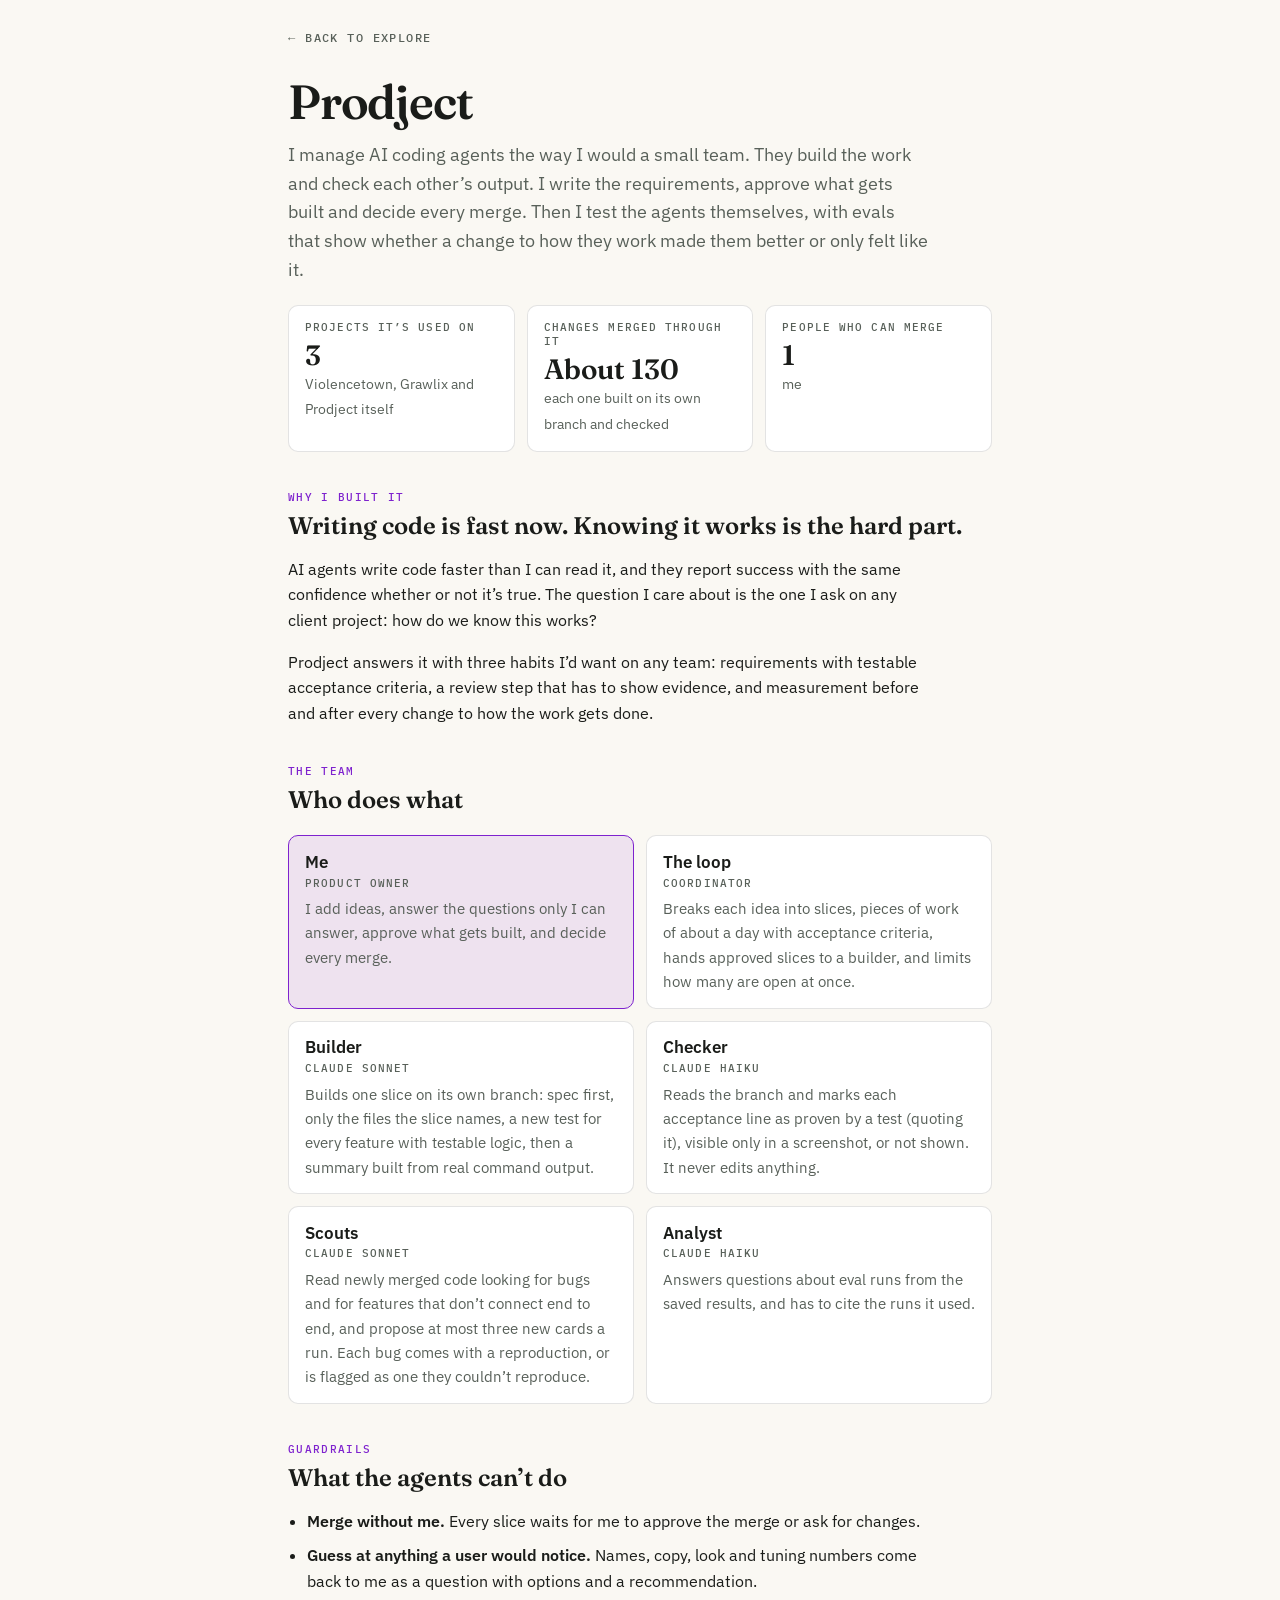
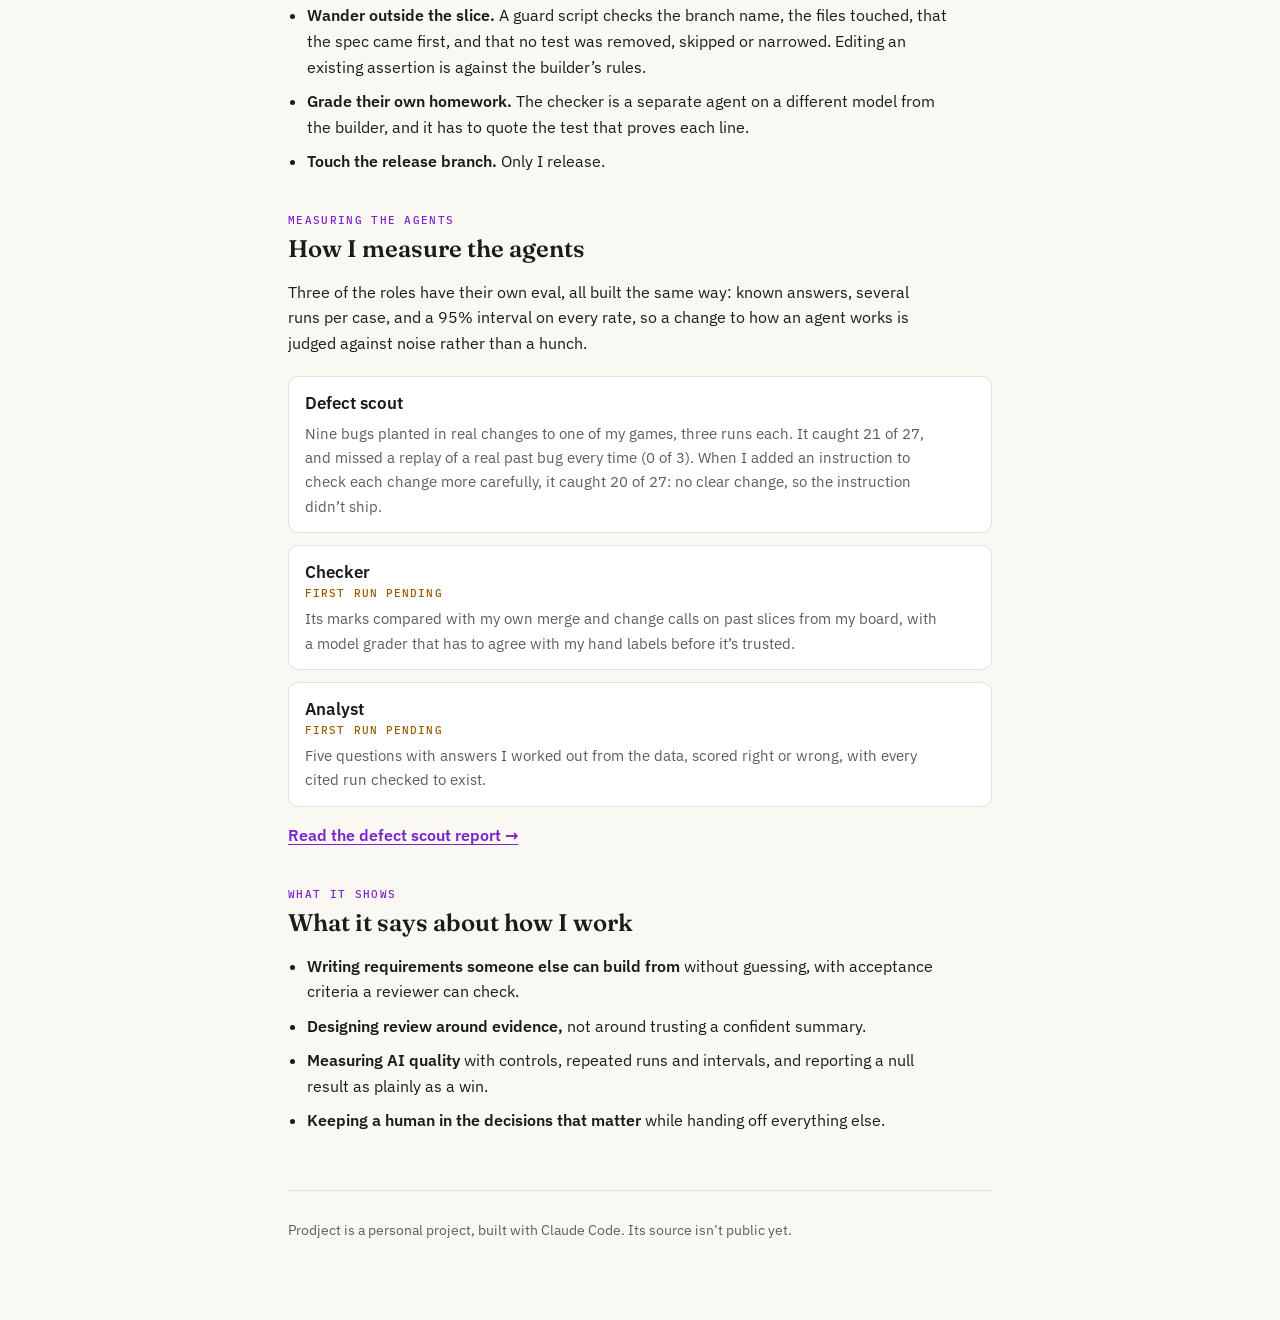
==== prodject/index.html @ a37ddbb4 "Add Prodject: a small-projects card and a /prodject write-up page The card under Small projects & so" ====
<!DOCTYPE html>
<html lang="en">
<head>
  <meta charset="UTF-8">
  <meta name="viewport" content="width=device-width, initial-scale=1.0">
  <title>Prodject &ndash; Caelan Gander</title>
  <meta name="description" content="I manage AI coding agents the way I would a small team: they build the work and check each other, I write the requirements and decide every merge, and evals test whether a change to the agents made them better.">
  <meta name="color-scheme" content="light dark">
  <meta name="theme-color" content="#FAF8F3" media="(prefers-color-scheme: light)">
  <meta name="theme-color" content="#0E1413" media="(prefers-color-scheme: dark)">
  <link rel="icon" href="/favicon.ico?v=2" sizes="32x32">
  <link rel="icon" href="/favicon.svg?v=2" type="image/svg+xml">
  <link rel="apple-touch-icon" href="/apple-touch-icon.png?v=2">
  <link rel="canonical" href="https://caelangander.com/prodject/">
  <meta property="og:type" content="article">
  <meta property="og:title" content="Prodject &ndash; Caelan Gander">
  <meta property="og:description" content="How I manage AI coding agents like a small team, and how I measure whether they are any good.">
  <meta property="og:url" content="https://caelangander.com/prodject/">
  <meta property="og:image" content="https://caelangander.com/og-image.png?v=5">
  <meta property="og:image:width" content="1200">
  <meta property="og:image:height" content="630">
  <meta property="og:image:alt" content="Caelan Gander">
  <meta name="twitter:card" content="summary_large_image">
  <meta name="twitter:title" content="Prodject &ndash; Caelan Gander">
  <meta name="twitter:description" content="How I manage AI coding agents like a small team, and how I measure whether they are any good.">
  <link rel="stylesheet" href="/prodject/prodject.css?v=3">
</head>
<body>
<main>
  <a class="back" href="/explore"><span aria-hidden="true">&larr; </span>Back to Explore</a>

  <h1>Prodject</h1>
  <p class="lede">I manage AI coding agents the way I would a small team. They build the work and check each other&rsquo;s output. I write the requirements, approve what gets built and decide every merge. Then I test the agents themselves, with evals that show whether a change to how they work made them better or only felt like it.</p>
  <dl class="stats">
    <div><dt>Projects it&rsquo;s used on</dt><dd><b>3</b><span>Violencetown, Grawlix and Prodject itself</span></dd></div>
    <div><dt>Changes merged through it</dt><dd><b>About 130</b><span>each one built on its own branch and checked</span></dd></div>
    <div><dt>People who can merge</dt><dd><b>1</b><span>me</span></dd></div>
  </dl>

  <p class="label">Why I built it</p>
  <h2>Writing code is fast now. Knowing it works is the hard part.</h2>
  <p>AI agents write code faster than I can read it, and they report success with the same confidence whether or not it&rsquo;s true. The question I care about is the one I ask on any client project: how do we know this works?</p>
  <p>Prodject answers it with three habits I&rsquo;d want on any team: requirements with testable acceptance criteria, a review step that has to show evidence, and measurement before and after every change to how the work gets done.</p>

  <p class="label">The team</p>
  <h2>Who does what</h2>
  <ul class="team">
    <li class="me">
      <h3>Me <span>product owner</span></h3>
      <p>I add ideas, answer the questions only I can answer, approve what gets built, and decide every merge.</p>
    </li>
    <li>
      <h3>The loop <span>coordinator</span></h3>
      <p>Breaks each idea into slices, pieces of work of about a day with acceptance criteria, hands approved slices to a builder, and limits how many are open at once.</p>
    </li>
    <li>
      <h3>Builder <span>Claude Sonnet</span></h3>
      <p>Builds one slice on its own branch: spec first, only the files the slice names, a new test for every feature with testable logic, then a summary built from real command output.</p>
    </li>
    <li>
      <h3>Checker <span>Claude Haiku</span></h3>
      <p>Reads the branch and marks each acceptance line as proven by a test (quoting it), visible only in a screenshot, or not shown. It never edits anything.</p>
    </li>
    <li>
      <h3>Scouts <span>Claude Sonnet</span></h3>
      <p>Read newly merged code looking for bugs and for features that don&rsquo;t connect end to end, and propose at most three new cards a run. Each bug comes with a reproduction, or is flagged as one they couldn&rsquo;t reproduce.</p>
    </li>
    <li>
      <h3>Analyst <span>Claude Haiku</span></h3>
      <p>Answers questions about eval runs from the saved results, and has to cite the runs it used.</p>
    </li>
  </ul>

  <p class="label">Guardrails</p>
  <h2>What the agents can&rsquo;t do</h2>
  <ul class="rules">
    <li><b>Merge without me.</b> Every slice waits for me to approve the merge or ask for changes.</li>
    <li><b>Guess at anything a user would notice.</b> Names, copy, look and tuning numbers come back to me as a question with options and a recommendation.</li>
    <li><b>Wander outside the slice.</b> A guard script checks the branch name, the files touched, that the spec came first, and that no test was removed, skipped or narrowed. Editing an existing assertion is against the builder&rsquo;s rules.</li>
    <li><b>Grade their own homework.</b> The checker is a separate agent on a different model from the builder, and it has to quote the test that proves each line.</li>
    <li><b>Touch the release branch.</b> Only I release.</li>
  </ul>

  <p class="label">Measuring the agents</p>
  <h2>How I measure the agents</h2>
  <p>Three of the roles have their own eval, all built the same way: known answers, several runs per case, and a 95% interval on every rate, so a change to how an agent works is judged against noise rather than a hunch.</p>
  <ul class="evals">
    <li><h3>Defect scout</h3><p>Nine bugs planted in real changes to one of my games, three runs each. It caught 21 of 27, and missed a replay of a real past bug every time (0 of 3). When I added an instruction to check each change more carefully, it caught 20 of 27: no clear change, so the instruction didn&rsquo;t ship.</p></li>
    <li><h3>Checker <span class="status">first run pending</span></h3><p>Its marks compared with my own merge and change calls on past slices from my board, with a model grader that has to agree with my hand labels before it&rsquo;s trusted.</p></li>
    <li><h3>Analyst <span class="status">first run pending</span></h3><p>Five questions with answers I worked out from the data, scored right or wrong, with every cited run checked to exist.</p></li>
  </ul>
  <a class="go" href="/prodject/report.html">Read the defect scout report<span aria-hidden="true"> &rarr;</span></a>

  <p class="label">What it shows</p>
  <h2>What it says about how I work</h2>
  <ul class="rules">
    <li><b>Writing requirements someone else can build from</b> without guessing, with acceptance criteria a reviewer can check.</li>
    <li><b>Designing review around evidence,</b> not around trusting a confident summary.</li>
    <li><b>Measuring AI quality</b> with controls, repeated runs and intervals, and reporting a null result as plainly as a win.</li>
    <li><b>Keeping a human in the decisions that matter</b> while handing off everything else.</li>
  </ul>

  <footer>
    <p>Prodject is a personal project, built with Claude Code. Its source isn&rsquo;t public yet.</p>
  </footer>
</main>
</body>
</html>
---- prodject/prodject.css ----
/* prodject.css: the /prodject pages. Same fonts and colour tokens as the main site, no script. */
@font-face { font-family: 'Fraunces'; font-style: normal; font-weight: 600; font-display: swap; src: url('/assets/fonts/fraunces-600-latin.woff2') format('woff2'); }
@font-face { font-family: 'IBM Plex Sans'; font-style: normal; font-weight: 400 700; font-display: swap; src: url('/assets/fonts/ibm-plex-sans-latin.woff2') format('woff2'); }
@font-face { font-family: 'IBM Plex Mono'; font-style: normal; font-weight: 400; font-display: swap; src: url('/assets/fonts/ibm-plex-mono-400-latin.woff2') format('woff2'); }
@font-face { font-family: 'IBM Plex Mono'; font-style: normal; font-weight: 500; font-display: swap; src: url('/assets/fonts/ibm-plex-mono-500-latin.woff2') format('woff2'); }

:root {
  --bg: #FAF8F3; --surface: #FFFFFF; --surface-2: #F1EDE4;
  --text: #1A1C19; --muted: #586059; --hairline: rgba(26, 28, 25, 0.12);
  --accent: #7E22CE; --accent-soft: rgba(126, 34, 206, 0.10); --go: #15803D; --warn: #9a5b00;
  --display: 'Fraunces', Georgia, serif;
  --sans: 'IBM Plex Sans', system-ui, -apple-system, sans-serif;
  --mono: 'IBM Plex Mono', ui-monospace, Menlo, monospace;
  color-scheme: light dark;
}
@media (prefers-color-scheme: dark) {
  :root {
    --bg: #0E1413; --surface: #161E1B; --surface-2: #1E2723;
    --text: #ECEAE3; --muted: #9AA39C; --hairline: rgba(255, 255, 255, 0.10);
    --accent: #C084FC; --accent-soft: rgba(192, 132, 252, 0.14); --go: #4ADE80; --warn: #e0a040;
  }
}

* { box-sizing: border-box; }
html { -webkit-text-size-adjust: 100%; }
body { margin: 0; background: var(--bg); color: var(--text); font: 1rem/1.6 var(--sans); }
main { max-width: 46rem; margin: 0 auto; padding: 1.5rem 1rem 4rem; }
a { color: var(--accent); text-underline-offset: 0.18em; }
a:focus-visible { outline: 2px solid var(--accent); outline-offset: 3px; border-radius: 2px; }

.back { display: inline-block; font: 500 0.75rem/1 var(--mono); letter-spacing: 0.12em; text-transform: uppercase; color: var(--muted); text-decoration: none; padding: 0.5rem 0; }
.back:hover { color: var(--accent); }

h1 { font: 600 clamp(2.25rem, 7vw, 3rem)/1.1 var(--display); letter-spacing: -0.025em; margin: 1.5rem 0 0.75rem; }
h2 { font: 600 1.5rem/1.25 var(--display); margin: 3rem 0 0.75rem; }
h3 { font: 600 1.05rem/1.35 var(--sans); margin: 0; }
.lede { font-size: 1.125rem; color: var(--muted); margin: 0 0 1rem; max-width: 40rem; }
.label { font: 500 0.6875rem/1 var(--mono); letter-spacing: 0.12em; text-transform: uppercase; color: var(--accent); margin: 2.5rem 0 0; }
.label + h2 { margin-top: 0.5rem; }
p, li { max-width: 40rem; }
code { font: 0.9em var(--mono); background: var(--surface-2); padding: 0.1em 0.35em; border-radius: 4px; overflow-wrap: anywhere; }

/* How it works: four numbered steps */
.steps { list-style: none; padding: 0; margin: 1.25rem 0 0; display: grid; gap: 0.75rem; counter-reset: step; }
.steps li { counter-increment: step; position: relative; background: var(--surface); border: 1px solid var(--hairline); border-radius: 10px; padding: 1rem 1.1rem 1rem 3.4rem; max-width: none; }
.steps li::before { content: counter(step); position: absolute; left: 1rem; top: 0.95rem; width: 1.6rem; height: 1.6rem; border-radius: 50%; background: var(--accent-soft); color: var(--accent); font: 500 0.85rem/1.6rem var(--mono); text-align: center; }
.steps p { margin: 0.25rem 0 0; color: var(--muted); }

/* One slice: a timeline */
.timeline { list-style: none; padding: 0; margin: 1.25rem 0 0; border-left: 2px solid var(--hairline); }
.timeline li { position: relative; padding: 0 0 1.1rem 1.25rem; max-width: none; }
.timeline li::before { content: ""; position: absolute; left: -7px; top: 0.45rem; width: 12px; height: 12px; border-radius: 50%; background: var(--bg); border: 2px solid var(--accent); }
.timeline li.mine::before { background: var(--accent); }
.timeline time { display: block; font: 500 0.75rem/1.4 var(--mono); letter-spacing: 0.06em; color: var(--muted); }
.timeline p { margin: 0.15rem 0 0; }
.timeline + h3 { margin-top: 1.75rem; }
.who { font: 500 0.6875rem/1 var(--mono); letter-spacing: 0.1em; text-transform: uppercase; color: var(--muted); }

/* The checker's marks */
.marks { list-style: none; padding: 0; margin: 1rem 0 0; display: grid; gap: 0.6rem; }
.marks li { background: var(--surface); border: 1px solid var(--hairline); border-radius: 10px; padding: 0.85rem 1rem; max-width: none; }
.mark { display: inline-block; font: 500 0.6875rem/1 var(--mono); letter-spacing: 0.1em; color: var(--go); border: 1px solid currentColor; border-radius: 4px; padding: 0.3rem 0.45rem; margin-right: 0.5rem; vertical-align: 0.1em; }
.marks .quote { display: block; margin-top: 0.45rem; font: 0.8rem/1.5 var(--mono); color: var(--muted); overflow-wrap: anywhere; }

.callout { border-left: 4px solid var(--accent); background: var(--surface); padding: 0.85rem 1rem; border-radius: 0 10px 10px 0; margin: 1.25rem 0 0; }
.callout p { margin: 0; }

.stats { display: grid; grid-template-columns: repeat(3, 1fr); gap: 0.75rem; margin: 1.25rem 0 0; }
.stats div { background: var(--surface); border: 1px solid var(--hairline); border-radius: 10px; padding: 0.9rem 1rem; }
.stats dt { font: 500 0.6875rem/1.3 var(--mono); letter-spacing: 0.1em; text-transform: uppercase; color: var(--muted); }
.stats dd { margin: 0.35rem 0 0; }
.stats b { display: block; font: 600 1.75rem/1.1 var(--display); }
.stats span { font-size: 0.85rem; color: var(--muted); }
@media (max-width: 34rem) { .stats { grid-template-columns: 1fr; } }

/* The team, the rules, the evals */
.team { list-style: none; padding: 0; margin: 1.25rem 0 0; display: grid; grid-template-columns: repeat(2, minmax(0, 1fr)); gap: 0.75rem; }
.team li, .evals li { background: var(--surface); border: 1px solid var(--hairline); border-radius: 10px; padding: 0.9rem 1rem; max-width: none; }
.team li.me { border-color: var(--accent); background: var(--accent-soft); }
.team h3 span, .evals h3 span { display: block; margin-top: 0.2rem; font: 500 0.6875rem/1.2 var(--mono); letter-spacing: 0.1em; text-transform: uppercase; color: var(--muted); }
.evals h3 span.status { color: var(--warn); }
.team p, .evals p { margin: 0.4rem 0 0; color: var(--muted); font-size: 0.95rem; }
@media (max-width: 34rem) { .team { grid-template-columns: 1fr; } }
.rules { padding-left: 1.2rem; margin: 1rem 0 0; }
.rules li { margin: 0 0 0.55rem; }
.rules b { font-weight: 600; }
.evals { list-style: none; padding: 0; margin: 1.25rem 0 0; display: grid; gap: 0.75rem; }

.go { display: inline-block; margin-top: 1rem; font-weight: 600; }
@media (forced-colors: active) {
  .team li.me { border-width: 3px; }
  .label, .mark, .evals h3 span.status { forced-color-adjust: auto; }
}
footer { margin-top: 3.5rem; padding-top: 1rem; border-top: 1px solid var(--hairline); font-size: 0.85rem; color: var(--muted); }
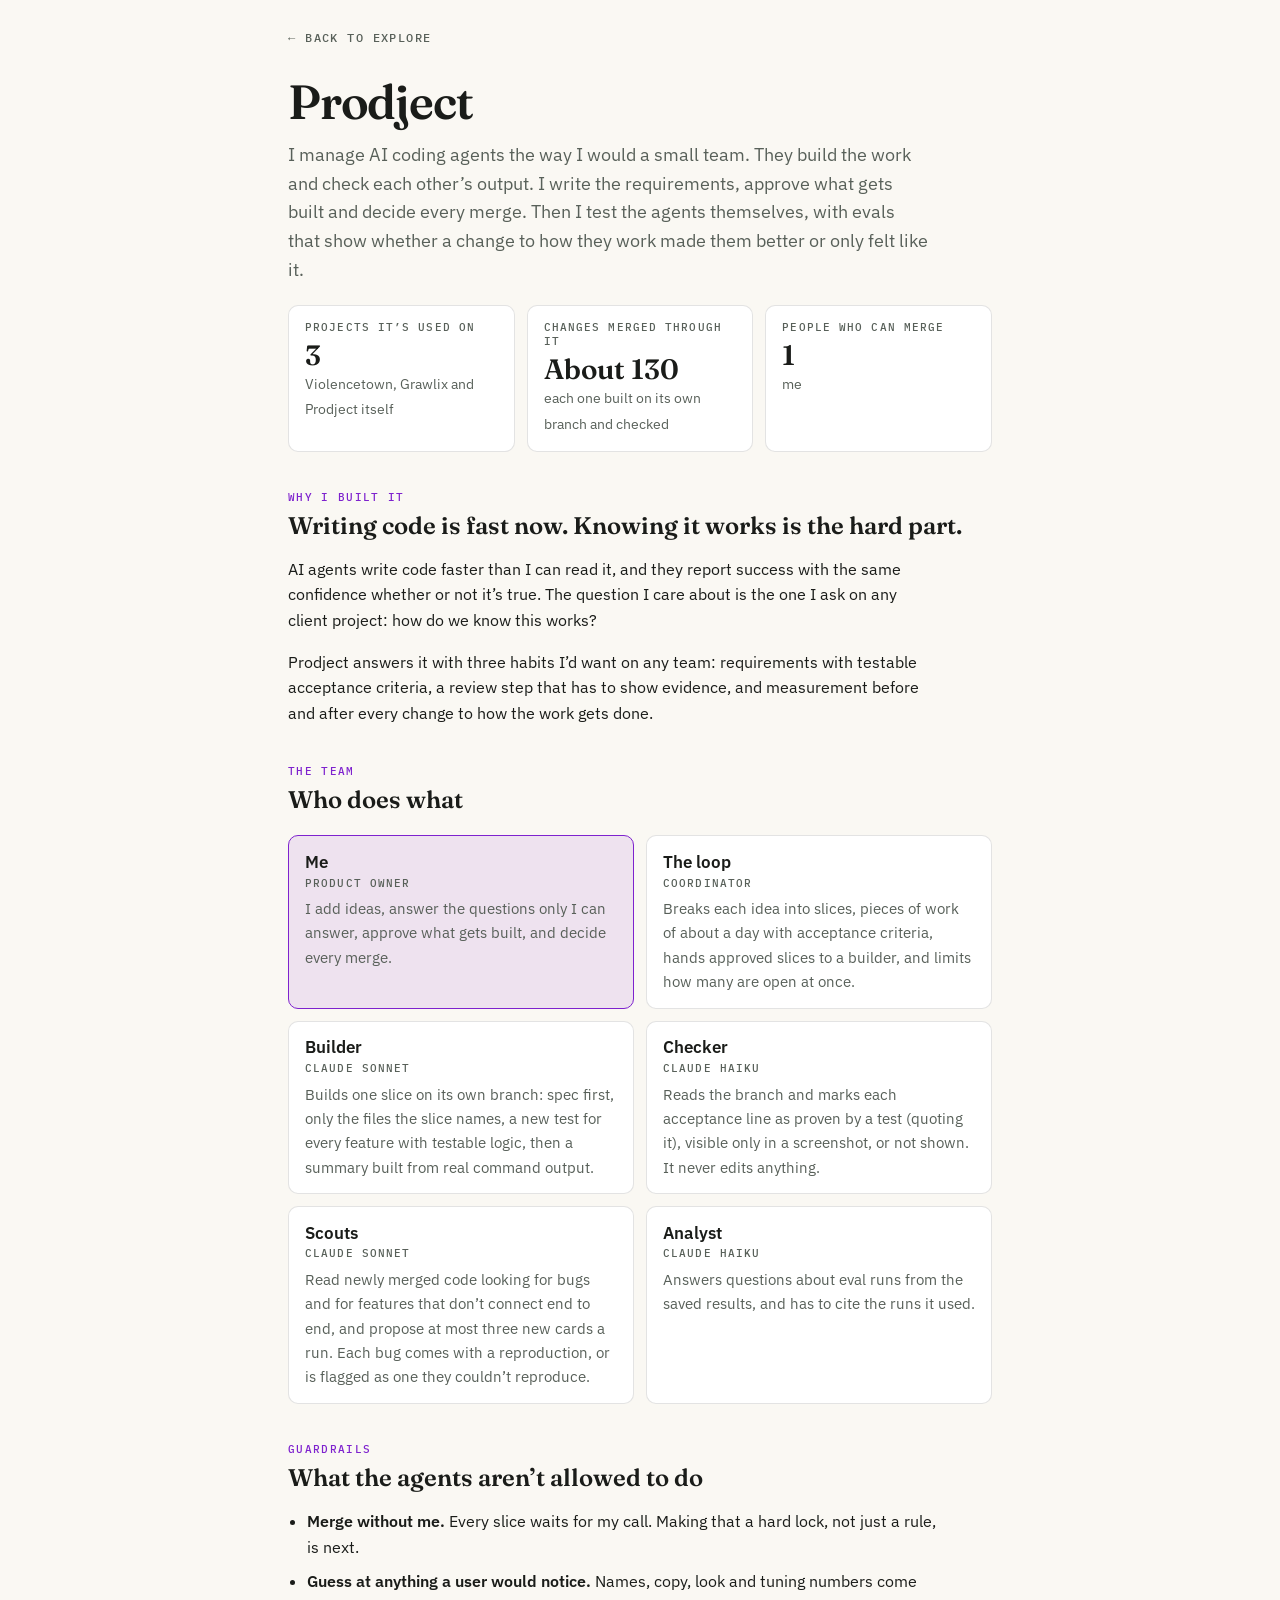
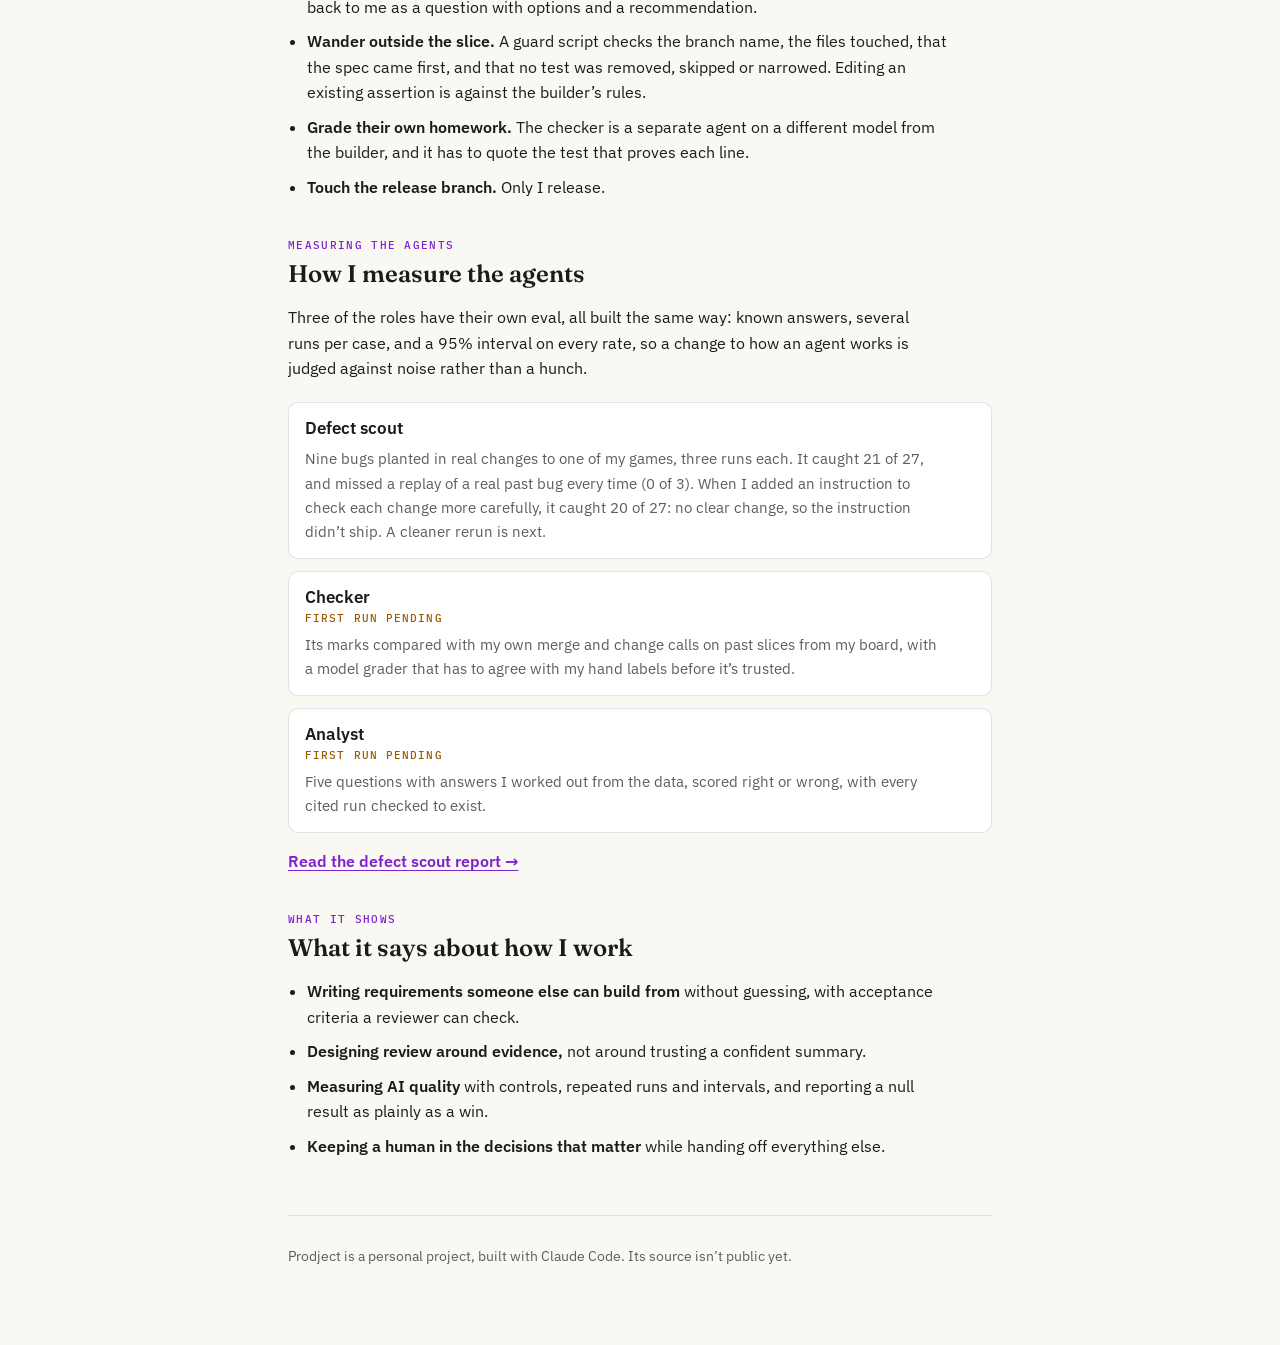
==== commit 07e94d89: "Correct the Prodject pages after an outside audit The report no longer says both sides ran in the sa" ====
--- a/prodject/index.html
+++ b/prodject/index.html
@@ -72,9 +72,9 @@
   </ul>
 
   <p class="label">Guardrails</p>
-  <h2>What the agents can&rsquo;t do</h2>
+  <h2>What the agents aren&rsquo;t allowed to do</h2>
   <ul class="rules">
-    <li><b>Merge without me.</b> Every slice waits for me to approve the merge or ask for changes.</li>
+    <li><b>Merge without me.</b> Every slice waits for my call. Making that a hard lock, not just a rule, is next.</li>
     <li><b>Guess at anything a user would notice.</b> Names, copy, look and tuning numbers come back to me as a question with options and a recommendation.</li>
     <li><b>Wander outside the slice.</b> A guard script checks the branch name, the files touched, that the spec came first, and that no test was removed, skipped or narrowed. Editing an existing assertion is against the builder&rsquo;s rules.</li>
     <li><b>Grade their own homework.</b> The checker is a separate agent on a different model from the builder, and it has to quote the test that proves each line.</li>
@@ -85,7 +85,7 @@
   <h2>How I measure the agents</h2>
   <p>Three of the roles have their own eval, all built the same way: known answers, several runs per case, and a 95% interval on every rate, so a change to how an agent works is judged against noise rather than a hunch.</p>
   <ul class="evals">
-    <li><h3>Defect scout</h3><p>Nine bugs planted in real changes to one of my games, three runs each. It caught 21 of 27, and missed a replay of a real past bug every time (0 of 3). When I added an instruction to check each change more carefully, it caught 20 of 27: no clear change, so the instruction didn&rsquo;t ship.</p></li>
+    <li><h3>Defect scout</h3><p>Nine bugs planted in real changes to one of my games, three runs each. It caught 21 of 27, and missed a replay of a real past bug every time (0 of 3). When I added an instruction to check each change more carefully, it caught 20 of 27: no clear change, so the instruction didn&rsquo;t ship. A cleaner rerun is next.</p></li>
     <li><h3>Checker <span class="status">first run pending</span></h3><p>Its marks compared with my own merge and change calls on past slices from my board, with a model grader that has to agree with my hand labels before it&rsquo;s trusted.</p></li>
     <li><h3>Analyst <span class="status">first run pending</span></h3><p>Five questions with answers I worked out from the data, scored right or wrong, with every cited run checked to exist.</p></li>
   </ul>
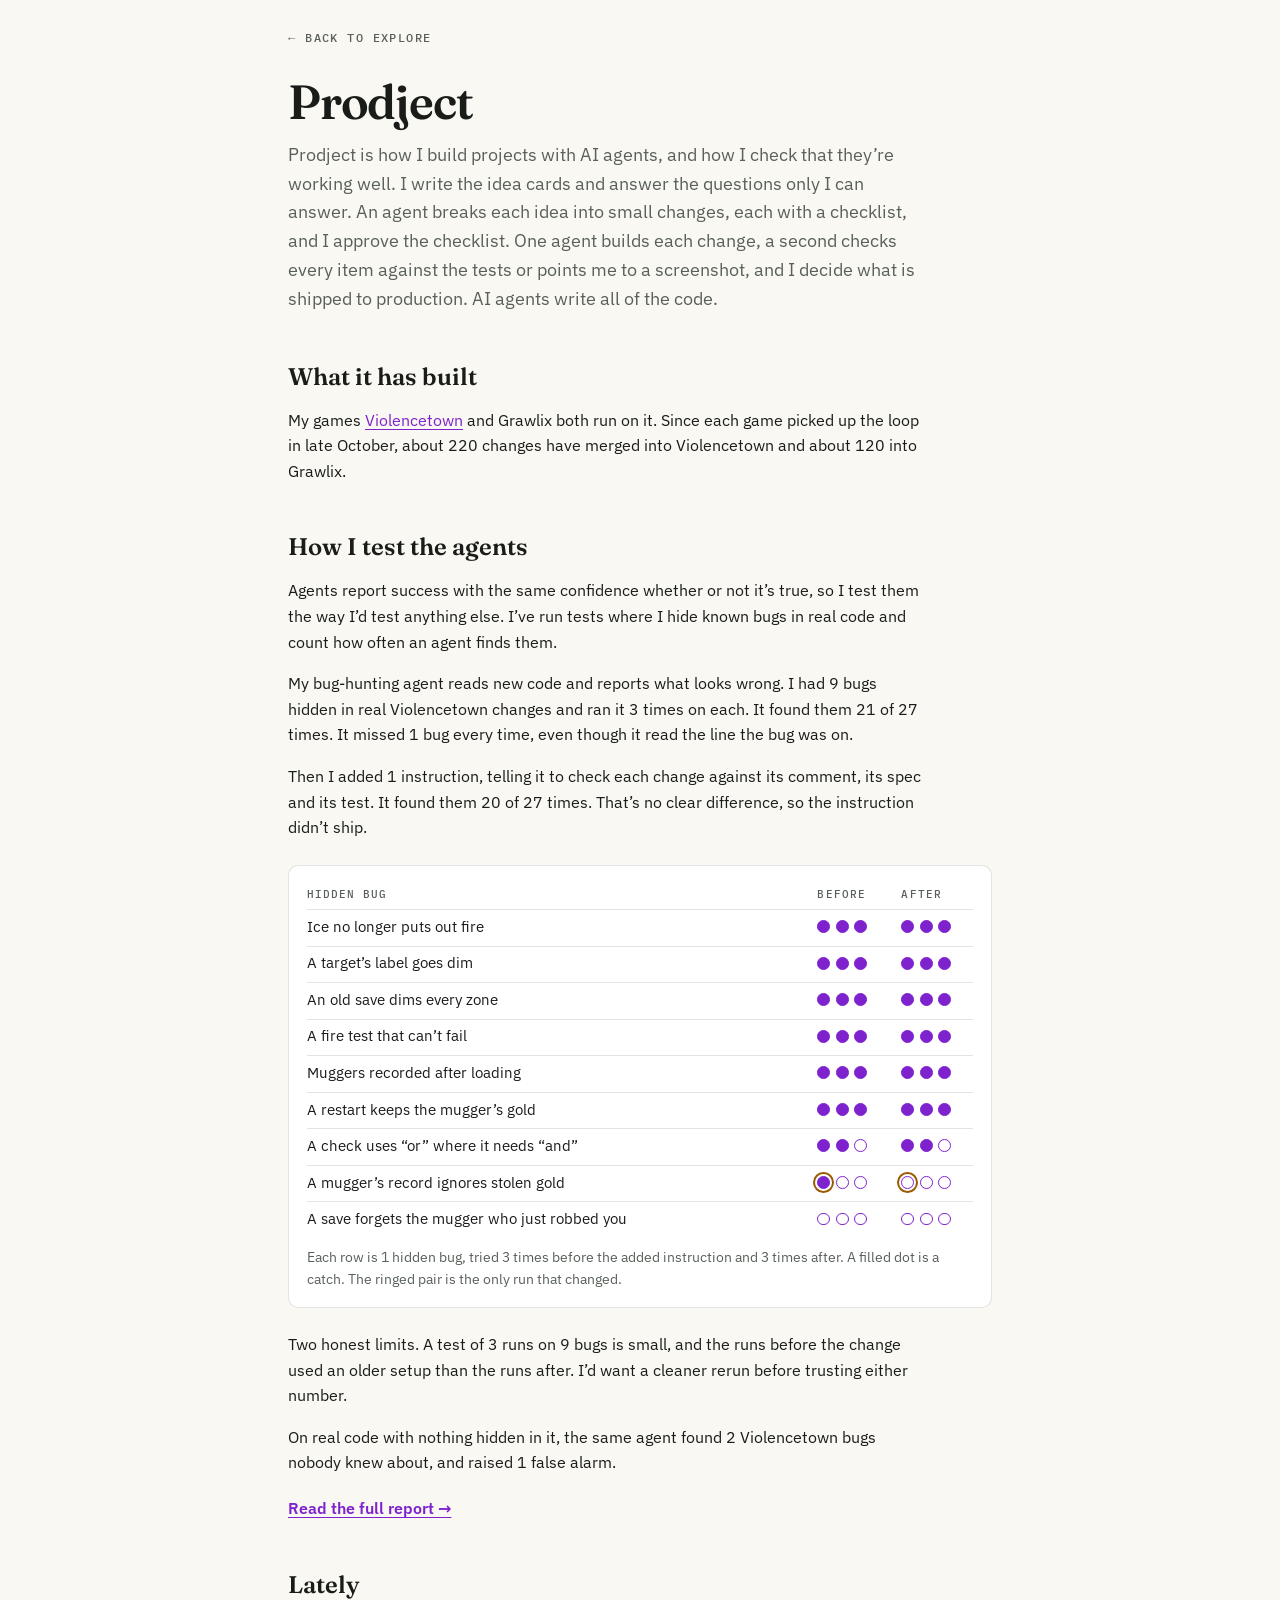
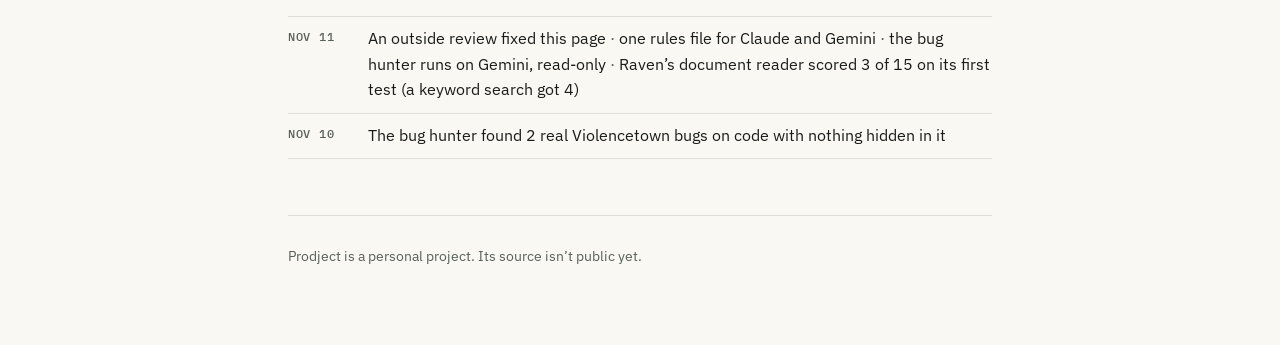
==== commit 49ed782d: "Prodject page: how I test the agents, and what's new Rebuilt from the reviewed copy: a plain opening" ====
--- a/prodject/index.html
+++ b/prodject/index.html
@@ -4,7 +4,7 @@
   <meta charset="UTF-8">
   <meta name="viewport" content="width=device-width, initial-scale=1.0">
   <title>Prodject &ndash; Caelan Gander</title>
-  <meta name="description" content="I manage AI coding agents the way I would a small team: they build the work and check each other, I write the requirements and decide every merge, and evals test whether a change to the agents made them better.">
+  <meta name="description" content="How I build projects with AI agents, and how I check that they&rsquo;re working well.">
   <meta name="color-scheme" content="light dark">
   <meta name="theme-color" content="#FAF8F3" media="(prefers-color-scheme: light)">
   <meta name="theme-color" content="#0E1413" media="(prefers-color-scheme: dark)">
@@ -14,7 +14,7 @@
   <link rel="canonical" href="https://caelangander.com/prodject/">
   <meta property="og:type" content="article">
   <meta property="og:title" content="Prodject &ndash; Caelan Gander">
-  <meta property="og:description" content="How I manage AI coding agents like a small team, and how I measure whether they are any good.">
+  <meta property="og:description" content="How I build projects with AI agents, and how I check that they&rsquo;re working well.">
   <meta property="og:url" content="https://caelangander.com/prodject/">
   <meta property="og:image" content="https://caelangander.com/og-image.png?v=5">
   <meta property="og:image:width" content="1200">
@@ -22,86 +22,52 @@
   <meta property="og:image:alt" content="Caelan Gander">
   <meta name="twitter:card" content="summary_large_image">
   <meta name="twitter:title" content="Prodject &ndash; Caelan Gander">
-  <meta name="twitter:description" content="How I manage AI coding agents like a small team, and how I measure whether they are any good.">
-  <link rel="stylesheet" href="/prodject/prodject.css?v=3">
+  <meta name="twitter:description" content="How I build projects with AI agents, and how I check that they&rsquo;re working well.">
+  <link rel="stylesheet" href="/prodject/prodject.css?v=5">
 </head>
 <body>
 <main>
   <a class="back" href="/explore"><span aria-hidden="true">&larr; </span>Back to Explore</a>
 
   <h1>Prodject</h1>
-  <p class="lede">I manage AI coding agents the way I would a small team. They build the work and check each other&rsquo;s output. I write the requirements, approve what gets built and decide every merge. Then I test the agents themselves, with evals that show whether a change to how they work made them better or only felt like it.</p>
-  <dl class="stats">
-    <div><dt>Projects it&rsquo;s used on</dt><dd><b>3</b><span>Violencetown, Grawlix and Prodject itself</span></dd></div>
-    <div><dt>Changes merged through it</dt><dd><b>About 130</b><span>each one built on its own branch and checked</span></dd></div>
-    <div><dt>People who can merge</dt><dd><b>1</b><span>me</span></dd></div>
-  </dl>
+  <p class="lede">Prodject is how I build projects with AI agents, and how I check that they&rsquo;re working well. I write the idea cards and answer the questions only I can answer. An agent breaks each idea into small changes, each with a checklist, and I approve the checklist. One agent builds each change, a second checks every item against the tests or points me to a screenshot, and I decide what is shipped to production. AI agents write all of the code.</p>
 
-  <p class="label">Why I built it</p>
-  <h2>Writing code is fast now. Knowing it works is the hard part.</h2>
-  <p>AI agents write code faster than I can read it, and they report success with the same confidence whether or not it&rsquo;s true. The question I care about is the one I ask on any client project: how do we know this works?</p>
-  <p>Prodject answers it with three habits I&rsquo;d want on any team: requirements with testable acceptance criteria, a review step that has to show evidence, and measurement before and after every change to how the work gets done.</p>
+  <h2>What it has built</h2>
+  <p>My games <a href="https://violencetown.russelldangerr.com/" target="_blank" rel="noopener">Violencetown</a> and Grawlix both run on it. Since each game picked up the loop in late October, about 220 changes have merged into Violencetown and about 120 into Grawlix.</p>
 
-  <p class="label">The team</p>
-  <h2>Who does what</h2>
-  <ul class="team">
-    <li class="me">
-      <h3>Me <span>product owner</span></h3>
-      <p>I add ideas, answer the questions only I can answer, approve what gets built, and decide every merge.</p>
-    </li>
-    <li>
-      <h3>The loop <span>coordinator</span></h3>
-      <p>Breaks each idea into slices, pieces of work of about a day with acceptance criteria, hands approved slices to a builder, and limits how many are open at once.</p>
-    </li>
-    <li>
-      <h3>Builder <span>Claude Sonnet</span></h3>
-      <p>Builds one slice on its own branch: spec first, only the files the slice names, a new test for every feature with testable logic, then a summary built from real command output.</p>
-    </li>
-    <li>
-      <h3>Checker <span>Claude Haiku</span></h3>
-      <p>Reads the branch and marks each acceptance line as proven by a test (quoting it), visible only in a screenshot, or not shown. It never edits anything.</p>
-    </li>
-    <li>
-      <h3>Scouts <span>Claude Sonnet</span></h3>
-      <p>Read newly merged code looking for bugs and for features that don&rsquo;t connect end to end, and propose at most three new cards a run. Each bug comes with a reproduction, or is flagged as one they couldn&rsquo;t reproduce.</p>
-    </li>
-    <li>
-      <h3>Analyst <span>Claude Haiku</span></h3>
-      <p>Answers questions about eval runs from the saved results, and has to cite the runs it used.</p>
-    </li>
-  </ul>
+  <h2>How I test the agents</h2>
+  <p>Agents report success with the same confidence whether or not it&rsquo;s true, so I test them the way I&rsquo;d test anything else. I&rsquo;ve run tests where I hide known bugs in real code and count how often an agent finds them.</p>
+  <p>My bug-hunting agent reads new code and reports what looks wrong. I had 9 bugs hidden in real Violencetown changes and ran it 3 times on each. It found them 21 of 27 times. It missed 1 bug every time, even though it read the line the bug was on.</p>
+  <p>Then I added 1 instruction, telling it to check each change against its comment, its spec and its test. It found them 20 of 27 times. That&rsquo;s no clear difference, so the instruction didn&rsquo;t ship.</p>
 
-  <p class="label">Guardrails</p>
-  <h2>What the agents aren&rsquo;t allowed to do</h2>
-  <ul class="rules">
-    <li><b>Merge without me.</b> Every slice waits for my call. Making that a hard lock, not just a rule, is next.</li>
-    <li><b>Guess at anything a user would notice.</b> Names, copy, look and tuning numbers come back to me as a question with options and a recommendation.</li>
-    <li><b>Wander outside the slice.</b> A guard script checks the branch name, the files touched, that the spec came first, and that no test was removed, skipped or narrowed. Editing an existing assertion is against the builder&rsquo;s rules.</li>
-    <li><b>Grade their own homework.</b> The checker is a separate agent on a different model from the builder, and it has to quote the test that proves each line.</li>
-    <li><b>Touch the release branch.</b> Only I release.</li>
-  </ul>
+  <figure class="bugs">
+    <div class="bugs-grid" role="table" aria-label="The 9 hidden bugs, each tried 3 times before and 3 times after the added instruction">
+      <div class="bugs-row bugs-head" role="row"><span role="columnheader">Hidden bug</span><span role="columnheader">Before</span><span role="columnheader">After</span></div>
+      <div class="bugs-row" role="row"><span role="rowheader">Ice no longer puts out fire</span><span class="tries" role="cell" aria-label="3 of 3"><i class="hit"></i><i class="hit"></i><i class="hit"></i></span><span class="tries" role="cell" aria-label="3 of 3"><i class="hit"></i><i class="hit"></i><i class="hit"></i></span></div>
+      <div class="bugs-row" role="row"><span role="rowheader">A target&rsquo;s label goes dim</span><span class="tries" role="cell" aria-label="3 of 3"><i class="hit"></i><i class="hit"></i><i class="hit"></i></span><span class="tries" role="cell" aria-label="3 of 3"><i class="hit"></i><i class="hit"></i><i class="hit"></i></span></div>
+      <div class="bugs-row" role="row"><span role="rowheader">An old save dims every zone</span><span class="tries" role="cell" aria-label="3 of 3"><i class="hit"></i><i class="hit"></i><i class="hit"></i></span><span class="tries" role="cell" aria-label="3 of 3"><i class="hit"></i><i class="hit"></i><i class="hit"></i></span></div>
+      <div class="bugs-row" role="row"><span role="rowheader">A fire test that can&rsquo;t fail</span><span class="tries" role="cell" aria-label="3 of 3"><i class="hit"></i><i class="hit"></i><i class="hit"></i></span><span class="tries" role="cell" aria-label="3 of 3"><i class="hit"></i><i class="hit"></i><i class="hit"></i></span></div>
+      <div class="bugs-row" role="row"><span role="rowheader">Muggers recorded after loading</span><span class="tries" role="cell" aria-label="3 of 3"><i class="hit"></i><i class="hit"></i><i class="hit"></i></span><span class="tries" role="cell" aria-label="3 of 3"><i class="hit"></i><i class="hit"></i><i class="hit"></i></span></div>
+      <div class="bugs-row" role="row"><span role="rowheader">A restart keeps the mugger&rsquo;s gold</span><span class="tries" role="cell" aria-label="3 of 3"><i class="hit"></i><i class="hit"></i><i class="hit"></i></span><span class="tries" role="cell" aria-label="3 of 3"><i class="hit"></i><i class="hit"></i><i class="hit"></i></span></div>
+      <div class="bugs-row" role="row"><span role="rowheader">A check uses &ldquo;or&rdquo; where it needs &ldquo;and&rdquo;</span><span class="tries" role="cell" aria-label="2 of 3"><i class="hit"></i><i class="hit"></i><i></i></span><span class="tries" role="cell" aria-label="2 of 3"><i class="hit"></i><i class="hit"></i><i></i></span></div>
+      <div class="bugs-row" role="row"><span role="rowheader">A mugger&rsquo;s record ignores stolen gold</span><span class="tries" role="cell" aria-label="1 of 3"><i class="hit moved"></i><i></i><i></i></span><span class="tries" role="cell" aria-label="0 of 3"><i class="moved"></i><i></i><i></i></span></div>
+      <div class="bugs-row" role="row"><span role="rowheader">A save forgets the mugger who just robbed you</span><span class="tries" role="cell" aria-label="0 of 3"><i></i><i></i><i></i></span><span class="tries" role="cell" aria-label="0 of 3"><i></i><i></i><i></i></span></div>
+    </div>
+    <figcaption>Each row is 1 hidden bug, tried 3 times before the added instruction and 3 times after. A filled dot is a catch. The ringed pair is the only run that changed.</figcaption>
+  </figure>
 
-  <p class="label">Measuring the agents</p>
-  <h2>How I measure the agents</h2>
-  <p>Three of the roles have their own eval, all built the same way: known answers, several runs per case, and a 95% interval on every rate, so a change to how an agent works is judged against noise rather than a hunch.</p>
-  <ul class="evals">
-    <li><h3>Defect scout</h3><p>Nine bugs planted in real changes to one of my games, three runs each. It caught 21 of 27, and missed a replay of a real past bug every time (0 of 3). When I added an instruction to check each change more carefully, it caught 20 of 27: no clear change, so the instruction didn&rsquo;t ship. A cleaner rerun is next.</p></li>
-    <li><h3>Checker <span class="status">first run pending</span></h3><p>Its marks compared with my own merge and change calls on past slices from my board, with a model grader that has to agree with my hand labels before it&rsquo;s trusted.</p></li>
-    <li><h3>Analyst <span class="status">first run pending</span></h3><p>Five questions with answers I worked out from the data, scored right or wrong, with every cited run checked to exist.</p></li>
-  </ul>
-  <a class="go" href="/prodject/report.html">Read the defect scout report<span aria-hidden="true"> &rarr;</span></a>
+  <p>Two honest limits. A test of 3 runs on 9 bugs is small, and the runs before the change used an older setup than the runs after. I&rsquo;d want a cleaner rerun before trusting either number.</p>
+  <p>On real code with nothing hidden in it, the same agent found 2 Violencetown bugs nobody knew about, and raised 1 false alarm.</p>
+  <a class="go" href="/prodject/report.html">Read the full report<span aria-hidden="true"> &rarr;</span></a>
 
-  <p class="label">What it shows</p>
-  <h2>What it says about how I work</h2>
-  <ul class="rules">
-    <li><b>Writing requirements someone else can build from</b> without guessing, with acceptance criteria a reviewer can check.</li>
-    <li><b>Designing review around evidence,</b> not around trusting a confident summary.</li>
-    <li><b>Measuring AI quality</b> with controls, repeated runs and intervals, and reporting a null result as plainly as a win.</li>
-    <li><b>Keeping a human in the decisions that matter</b> while handing off everything else.</li>
+  <h2>Lately</h2>
+  <ul class="lately">
+    <li><time datetime="2026-11-11">Nov 11</time><span>An outside review fixed this page<span class="sep" aria-hidden="true"> &middot; </span>one rules file for Claude and Gemini<span class="sep" aria-hidden="true"> &middot; </span>the bug hunter runs on Gemini, read-only<span class="sep" aria-hidden="true"> &middot; </span>Raven&rsquo;s document reader scored 3 of 15 on its first test (a keyword search got 4)</span></li>
+    <li><time datetime="2026-11-10">Nov 10</time><span>The bug hunter found 2 real Violencetown bugs on code with nothing hidden in it</span></li>
   </ul>
 
   <footer>
-    <p>Prodject is a personal project, built with Claude Code. Its source isn&rsquo;t public yet.</p>
+    <p>Prodject is a personal project. Its source isn&rsquo;t public yet.</p>
   </footer>
 </main>
 </body>
--- a/prodject/prodject.css
+++ b/prodject/prodject.css
@@ -1,4 +1,4 @@
-/* prodject.css: the /prodject pages. Same fonts and colour tokens as the main site, no script. */
+/* prodject.css: the /prodject page. Same fonts and colour tokens as the main site, no script. */
 @font-face { font-family: 'Fraunces'; font-style: normal; font-weight: 600; font-display: swap; src: url('/assets/fonts/fraunces-600-latin.woff2') format('woff2'); }
 @font-face { font-family: 'IBM Plex Sans'; font-style: normal; font-weight: 400 700; font-display: swap; src: url('/assets/fonts/ibm-plex-sans-latin.woff2') format('woff2'); }
 @font-face { font-family: 'IBM Plex Mono'; font-style: normal; font-weight: 400; font-display: swap; src: url('/assets/fonts/ibm-plex-mono-400-latin.woff2') format('woff2'); }
@@ -7,7 +7,7 @@
 :root {
   --bg: #FAF8F3; --surface: #FFFFFF; --surface-2: #F1EDE4;
   --text: #1A1C19; --muted: #586059; --hairline: rgba(26, 28, 25, 0.12);
-  --accent: #7E22CE; --accent-soft: rgba(126, 34, 206, 0.10); --go: #15803D; --warn: #9a5b00;
+  --accent: #7E22CE; --warn: #9a5b00;
   --display: 'Fraunces', Georgia, serif;
   --sans: 'IBM Plex Sans', system-ui, -apple-system, sans-serif;
   --mono: 'IBM Plex Mono', ui-monospace, Menlo, monospace;
@@ -17,7 +17,7 @@
   :root {
     --bg: #0E1413; --surface: #161E1B; --surface-2: #1E2723;
     --text: #ECEAE3; --muted: #9AA39C; --hairline: rgba(255, 255, 255, 0.10);
-    --accent: #C084FC; --accent-soft: rgba(192, 132, 252, 0.14); --go: #4ADE80; --warn: #e0a040;
+    --accent: #C084FC; --warn: #e0a040;
   }
 }
 
@@ -27,68 +27,44 @@
 main { max-width: 46rem; margin: 0 auto; padding: 1.5rem 1rem 4rem; }
 a { color: var(--accent); text-underline-offset: 0.18em; }
 a:focus-visible { outline: 2px solid var(--accent); outline-offset: 3px; border-radius: 2px; }
+p, li { max-width: 40rem; }
 
 .back { display: inline-block; font: 500 0.75rem/1 var(--mono); letter-spacing: 0.12em; text-transform: uppercase; color: var(--muted); text-decoration: none; padding: 0.5rem 0; }
 .back:hover { color: var(--accent); }
 
 h1 { font: 600 clamp(2.25rem, 7vw, 3rem)/1.1 var(--display); letter-spacing: -0.025em; margin: 1.5rem 0 0.75rem; }
 h2 { font: 600 1.5rem/1.25 var(--display); margin: 3rem 0 0.75rem; }
-h3 { font: 600 1.05rem/1.35 var(--sans); margin: 0; }
-.lede { font-size: 1.125rem; color: var(--muted); margin: 0 0 1rem; max-width: 40rem; }
-.label { font: 500 0.6875rem/1 var(--mono); letter-spacing: 0.12em; text-transform: uppercase; color: var(--accent); margin: 2.5rem 0 0; }
-.label + h2 { margin-top: 0.5rem; }
-p, li { max-width: 40rem; }
-code { font: 0.9em var(--mono); background: var(--surface-2); padding: 0.1em 0.35em; border-radius: 4px; overflow-wrap: anywhere; }
+.lede { font-size: 1.125rem; color: var(--muted); margin: 0 0 1rem; }
 
-/* How it works: four numbered steps */
-.steps { list-style: none; padding: 0; margin: 1.25rem 0 0; display: grid; gap: 0.75rem; counter-reset: step; }
-.steps li { counter-increment: step; position: relative; background: var(--surface); border: 1px solid var(--hairline); border-radius: 10px; padding: 1rem 1.1rem 1rem 3.4rem; max-width: none; }
-.steps li::before { content: counter(step); position: absolute; left: 1rem; top: 0.95rem; width: 1.6rem; height: 1.6rem; border-radius: 50%; background: var(--accent-soft); color: var(--accent); font: 500 0.85rem/1.6rem var(--mono); text-align: center; }
-.steps p { margin: 0.25rem 0 0; color: var(--muted); }
+/* The hidden-bug chart: one row per bug, its 3 tries before and after the added instruction */
+.bugs { margin: 1.5rem 0; padding: 1rem 1.1rem; background: var(--surface); border: 1px solid var(--hairline); border-radius: 10px; }
+.bugs-grid { display: grid; gap: 0.15rem 0; }
+.bugs-row { display: grid; grid-template-columns: minmax(0, 1fr) 4.5rem 4.5rem; align-items: center; gap: 0 0.75rem; padding: 0.3rem 0; border-top: 1px solid var(--hairline); font-size: 0.92rem; }
+.bugs-head { border-top: 0; font: 500 0.6875rem/1.4 var(--mono); letter-spacing: 0.1em; text-transform: uppercase; color: var(--muted); }
+.tries { display: flex; gap: 0.35rem; }
+.tries i { width: 0.8rem; height: 0.8rem; border-radius: 50%; border: 1.5px solid var(--accent); }
+.tries i.hit { background: var(--accent); }
+.tries i.moved { outline: 2px solid var(--warn); outline-offset: 2px; }
+.bugs figcaption { margin-top: 0.75rem; font-size: 0.85rem; color: var(--muted); }
+@media (max-width: 30rem) {
+  .bugs-row { grid-template-columns: minmax(0, 1fr) 3.6rem 3.6rem; gap: 0 0.5rem; font-size: 0.85rem; }
+  .tries { gap: 0.25rem; }
+  .tries i { width: 0.65rem; height: 0.65rem; }
+}
 
-/* One slice: a timeline */
-.timeline { list-style: none; padding: 0; margin: 1.25rem 0 0; border-left: 2px solid var(--hairline); }
-.timeline li { position: relative; padding: 0 0 1.1rem 1.25rem; max-width: none; }
-.timeline li::before { content: ""; position: absolute; left: -7px; top: 0.45rem; width: 12px; height: 12px; border-radius: 50%; background: var(--bg); border: 2px solid var(--accent); }
-.timeline li.mine::before { background: var(--accent); }
-.timeline time { display: block; font: 500 0.75rem/1.4 var(--mono); letter-spacing: 0.06em; color: var(--muted); }
-.timeline p { margin: 0.15rem 0 0; }
-.timeline + h3 { margin-top: 1.75rem; }
-.who { font: 500 0.6875rem/1 var(--mono); letter-spacing: 0.1em; text-transform: uppercase; color: var(--muted); }
+.go { display: inline-block; margin-top: 0.25rem; font-weight: 600; }
 
-/* The checker's marks */
-.marks { list-style: none; padding: 0; margin: 1rem 0 0; display: grid; gap: 0.6rem; }
-.marks li { background: var(--surface); border: 1px solid var(--hairline); border-radius: 10px; padding: 0.85rem 1rem; max-width: none; }
-.mark { display: inline-block; font: 500 0.6875rem/1 var(--mono); letter-spacing: 0.1em; color: var(--go); border: 1px solid currentColor; border-radius: 4px; padding: 0.3rem 0.45rem; margin-right: 0.5rem; vertical-align: 0.1em; }
-.marks .quote { display: block; margin-top: 0.45rem; font: 0.8rem/1.5 var(--mono); color: var(--muted); overflow-wrap: anywhere; }
+/* Lately: one line per day, newest first */
+.lately { list-style: none; padding: 0; margin: 1rem 0 0; }
+.lately li { display: grid; grid-template-columns: 4.25rem minmax(0, 1fr); gap: 0 0.75rem; padding: 0.6rem 0; border-top: 1px solid var(--hairline); max-width: none; }
+.lately li:last-child { border-bottom: 1px solid var(--hairline); }
+.lately time { font: 500 0.75rem/1.9 var(--mono); letter-spacing: 0.06em; text-transform: uppercase; color: var(--muted); white-space: nowrap; }
+.lately .sep { color: var(--muted); }
 
-.callout { border-left: 4px solid var(--accent); background: var(--surface); padding: 0.85rem 1rem; border-radius: 0 10px 10px 0; margin: 1.25rem 0 0; }
-.callout p { margin: 0; }
+footer { margin-top: 3.5rem; padding-top: 1rem; border-top: 1px solid var(--hairline); font-size: 0.85rem; color: var(--muted); }
 
-.stats { display: grid; grid-template-columns: repeat(3, 1fr); gap: 0.75rem; margin: 1.25rem 0 0; }
-.stats div { background: var(--surface); border: 1px solid var(--hairline); border-radius: 10px; padding: 0.9rem 1rem; }
-.stats dt { font: 500 0.6875rem/1.3 var(--mono); letter-spacing: 0.1em; text-transform: uppercase; color: var(--muted); }
-.stats dd { margin: 0.35rem 0 0; }
-.stats b { display: block; font: 600 1.75rem/1.1 var(--display); }
-.stats span { font-size: 0.85rem; color: var(--muted); }
-@media (max-width: 34rem) { .stats { grid-template-columns: 1fr; } }
-
-/* The team, the rules, the evals */
-.team { list-style: none; padding: 0; margin: 1.25rem 0 0; display: grid; grid-template-columns: repeat(2, minmax(0, 1fr)); gap: 0.75rem; }
-.team li, .evals li { background: var(--surface); border: 1px solid var(--hairline); border-radius: 10px; padding: 0.9rem 1rem; max-width: none; }
-.team li.me { border-color: var(--accent); background: var(--accent-soft); }
-.team h3 span, .evals h3 span { display: block; margin-top: 0.2rem; font: 500 0.6875rem/1.2 var(--mono); letter-spacing: 0.1em; text-transform: uppercase; color: var(--muted); }
-.evals h3 span.status { color: var(--warn); }
-.team p, .evals p { margin: 0.4rem 0 0; color: var(--muted); font-size: 0.95rem; }
-@media (max-width: 34rem) { .team { grid-template-columns: 1fr; } }
-.rules { padding-left: 1.2rem; margin: 1rem 0 0; }
-.rules li { margin: 0 0 0.55rem; }
-.rules b { font-weight: 600; }
-.evals { list-style: none; padding: 0; margin: 1.25rem 0 0; display: grid; gap: 0.75rem; }
-
-.go { display: inline-block; margin-top: 1rem; font-weight: 600; }
 @media (forced-colors: active) {
-  .team li.me { border-width: 3px; }
-  .label, .mark, .evals h3 span.status { forced-color-adjust: auto; }
+  .tries i { border-color: CanvasText; }
+  .tries i.hit { background: CanvasText; forced-color-adjust: none; }
+  .tries i.moved { outline-color: Highlight; }
 }
-footer { margin-top: 3.5rem; padding-top: 1rem; border-top: 1px solid var(--hairline); font-size: 0.85rem; color: var(--muted); }
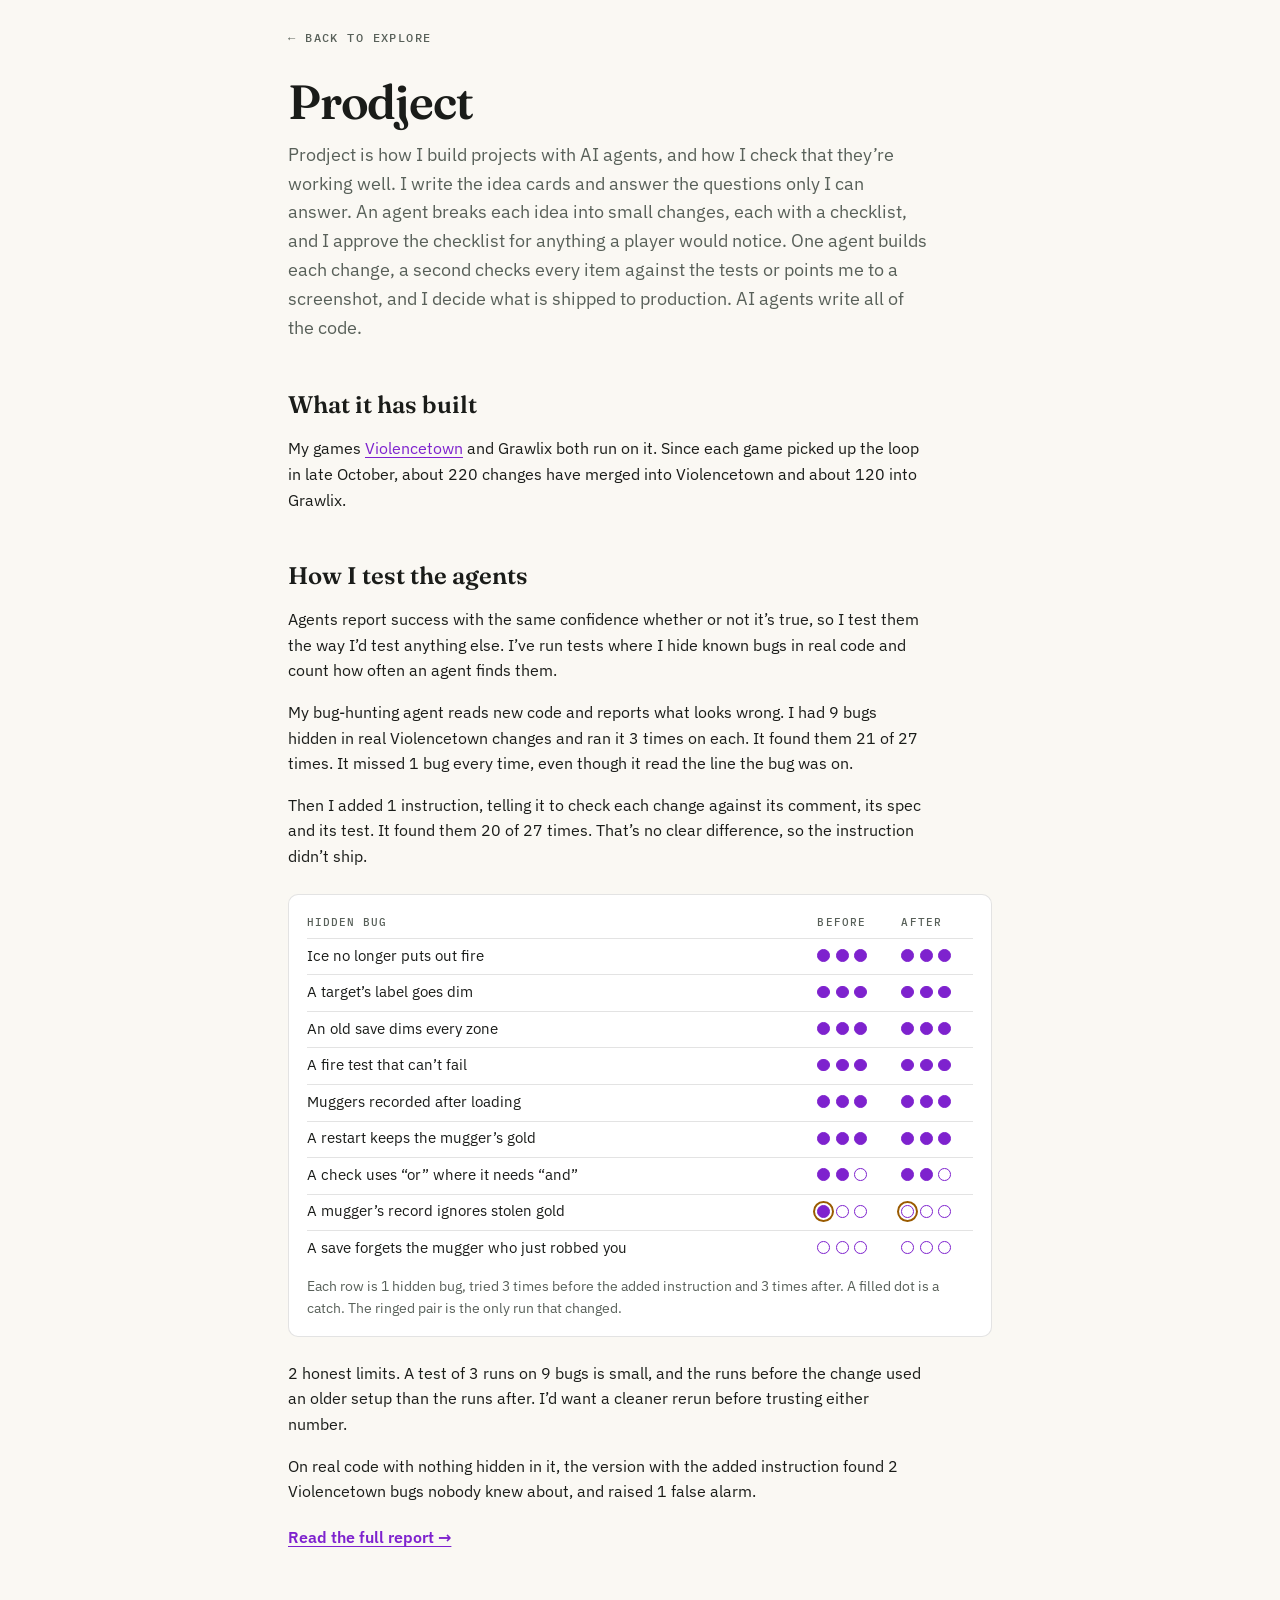
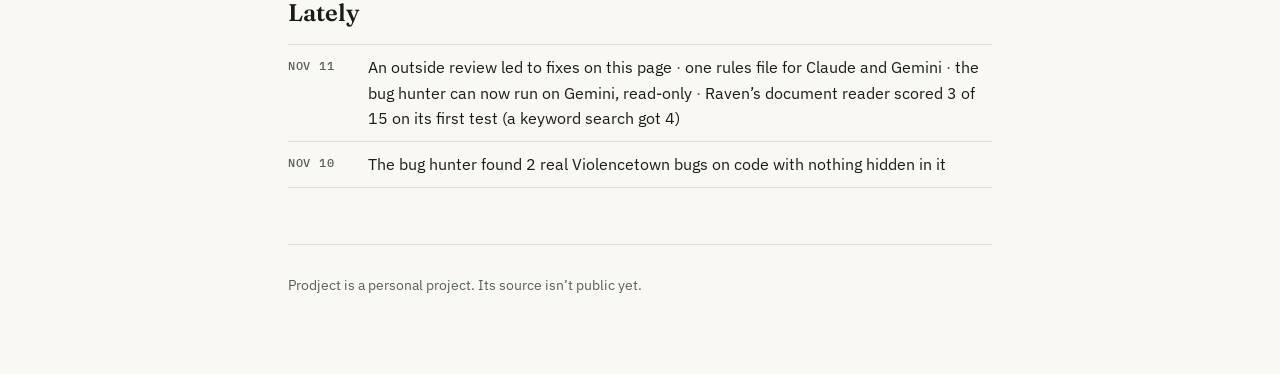
==== commit 7e1ec9a3: "Prodject: the card links to the write-up The Explore card becomes a link with "Read the write-up" an" ====
--- a/prodject/index.html
+++ b/prodject/index.html
@@ -30,7 +30,7 @@
   <a class="back" href="/explore"><span aria-hidden="true">&larr; </span>Back to Explore</a>
 
   <h1>Prodject</h1>
-  <p class="lede">Prodject is how I build projects with AI agents, and how I check that they&rsquo;re working well. I write the idea cards and answer the questions only I can answer. An agent breaks each idea into small changes, each with a checklist, and I approve the checklist. One agent builds each change, a second checks every item against the tests or points me to a screenshot, and I decide what is shipped to production. AI agents write all of the code.</p>
+  <p class="lede">Prodject is how I build projects with AI agents, and how I check that they&rsquo;re working well. I write the idea cards and answer the questions only I can answer. An agent breaks each idea into small changes, each with a checklist, and I approve the checklist for anything a player would notice. One agent builds each change, a second checks every item against the tests or points me to a screenshot, and I decide what is shipped to production. AI agents write all of the code.</p>
 
   <h2>What it has built</h2>
   <p>My games <a href="https://violencetown.russelldangerr.com/" target="_blank" rel="noopener">Violencetown</a> and Grawlix both run on it. Since each game picked up the loop in late October, about 220 changes have merged into Violencetown and about 120 into Grawlix.</p>
@@ -56,13 +56,13 @@
     <figcaption>Each row is 1 hidden bug, tried 3 times before the added instruction and 3 times after. A filled dot is a catch. The ringed pair is the only run that changed.</figcaption>
   </figure>
 
-  <p>Two honest limits. A test of 3 runs on 9 bugs is small, and the runs before the change used an older setup than the runs after. I&rsquo;d want a cleaner rerun before trusting either number.</p>
-  <p>On real code with nothing hidden in it, the same agent found 2 Violencetown bugs nobody knew about, and raised 1 false alarm.</p>
-  <a class="go" href="/prodject/report.html">Read the full report<span aria-hidden="true"> &rarr;</span></a>
+  <p>2 honest limits. A test of 3 runs on 9 bugs is small, and the runs before the change used an older setup than the runs after. I&rsquo;d want a cleaner rerun before trusting either number.</p>
+  <p>On real code with nothing hidden in it, the version with the added instruction found 2 Violencetown bugs nobody knew about, and raised 1 false alarm.</p>
+  <a class="go" href="/prodject/report">Read the full report<span aria-hidden="true"> &rarr;</span></a>
 
   <h2>Lately</h2>
   <ul class="lately">
-    <li><time datetime="2026-11-11">Nov 11</time><span>An outside review fixed this page<span class="sep" aria-hidden="true"> &middot; </span>one rules file for Claude and Gemini<span class="sep" aria-hidden="true"> &middot; </span>the bug hunter runs on Gemini, read-only<span class="sep" aria-hidden="true"> &middot; </span>Raven&rsquo;s document reader scored 3 of 15 on its first test (a keyword search got 4)</span></li>
+    <li><time datetime="2026-11-11">Nov 11</time><span>An outside review led to fixes on this page<span class="sep" aria-hidden="true"> &middot; </span>one rules file for Claude and Gemini<span class="sep" aria-hidden="true"> &middot; </span>the bug hunter can now run on Gemini, read-only<span class="sep" aria-hidden="true"> &middot; </span>Raven&rsquo;s document reader scored 3 of 15 on its first test (a keyword search got 4)</span></li>
     <li><time datetime="2026-11-10">Nov 10</time><span>The bug hunter found 2 real Violencetown bugs on code with nothing hidden in it</span></li>
   </ul>
 
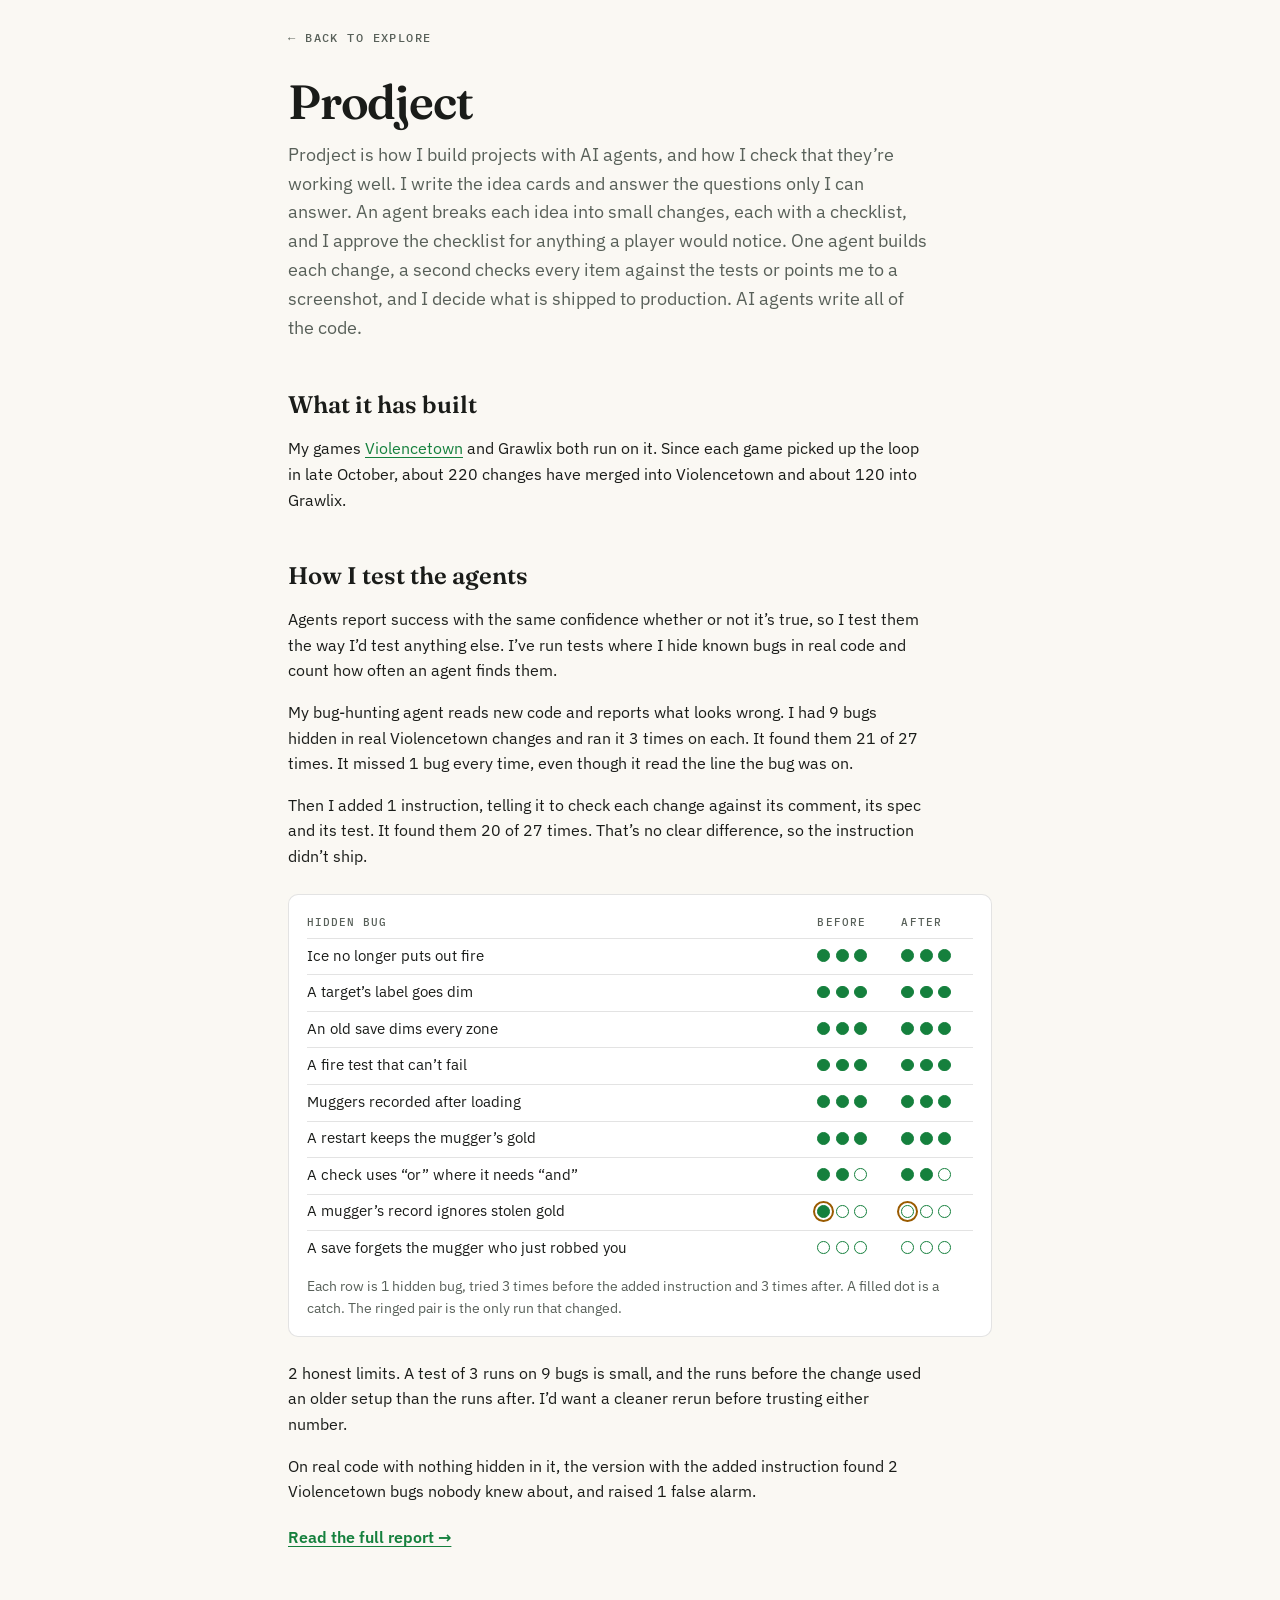
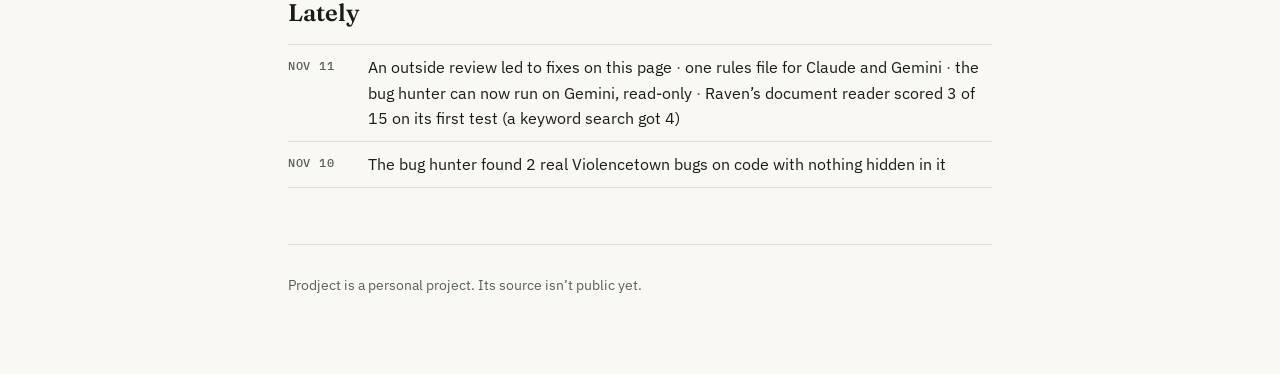
==== commit 840e1732: "Colour says work or play: green for work, purple for games Inside Explore, How I build and Research " ====
--- a/prodject/index.html
+++ b/prodject/index.html
@@ -23,7 +23,7 @@
   <meta name="twitter:card" content="summary_large_image">
   <meta name="twitter:title" content="Prodject &ndash; Caelan Gander">
   <meta name="twitter:description" content="How I build projects with AI agents, and how I check that they&rsquo;re working well.">
-  <link rel="stylesheet" href="/prodject/prodject.css?v=5">
+  <link rel="stylesheet" href="/prodject/prodject.css?v=6">
 </head>
 <body>
 <main>
--- a/prodject/prodject.css
+++ b/prodject/prodject.css
@@ -7,7 +7,7 @@
 :root {
   --bg: #FAF8F3; --surface: #FFFFFF; --surface-2: #F1EDE4;
   --text: #1A1C19; --muted: #586059; --hairline: rgba(26, 28, 25, 0.12);
-  --accent: #7E22CE; --warn: #9a5b00;
+  --accent: #15803D; --warn: #9a5b00;
   --display: 'Fraunces', Georgia, serif;
   --sans: 'IBM Plex Sans', system-ui, -apple-system, sans-serif;
   --mono: 'IBM Plex Mono', ui-monospace, Menlo, monospace;
@@ -17,7 +17,7 @@
   :root {
     --bg: #0E1413; --surface: #161E1B; --surface-2: #1E2723;
     --text: #ECEAE3; --muted: #9AA39C; --hairline: rgba(255, 255, 255, 0.10);
-    --accent: #C084FC; --warn: #e0a040;
+    --accent: #22C55E; --warn: #e0a040;
   }
 }
 
